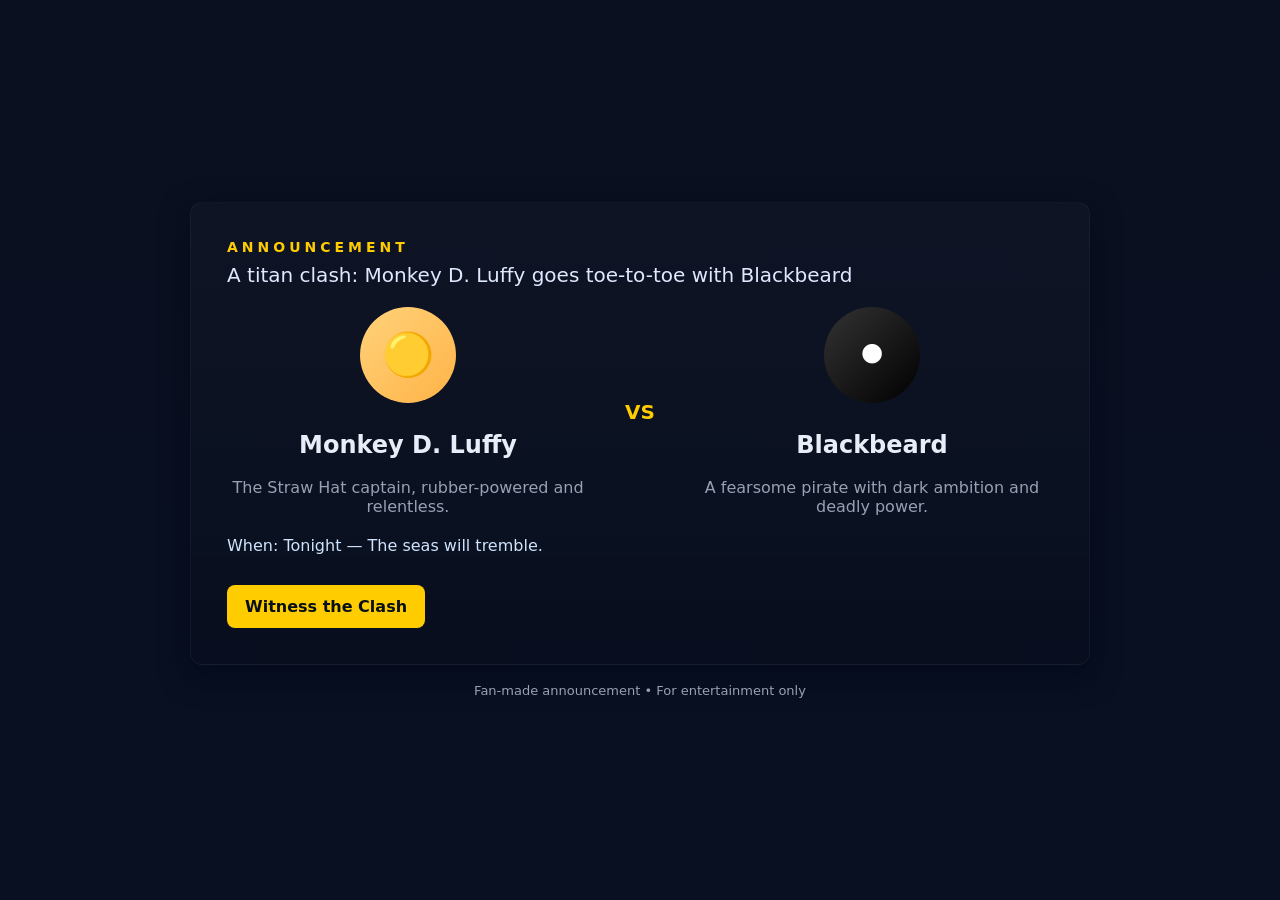
==== announcement.html @ 26ec322a "So i created a "poster" of Monkey D luffy vs black beard" ====
<!doctype html>
<html lang="en">
  <head>
    <meta charset="utf-8" />
    <meta name="viewport" content="width=device-width,initial-scale=1" />
    <title>Luffy vs Blackbeard — Showdown</title>
    <link rel="stylesheet" href="styles.css">
  </head>
  <body>
    <main class="hero">
      <div class="card">
        <h1 class="title">ANNOUNCEMENT</h1>
        <p class="subtitle">A titan clash: Monkey D. Luffy goes toe-to-toe with Blackbeard</p>
        <div class="match">
          <div class="fighter">
            <div class="avatar luffy">🟡</div>
            <h2>Monkey D. Luffy</h2>
            <p class="desc">The Straw Hat captain, rubber-powered and relentless.</p>
          </div>
          <div class="vs">VS</div>
          <div class="fighter">
            <div class="avatar blackbeard">⚫</div>
            <h2>Blackbeard</h2>
            <p class="desc">A fearsome pirate with dark ambition and deadly power.</p>
          </div>
        </div>
        <p class="when">When: Tonight — The seas will tremble.</p>
        <a class="cta" href="#">Witness the Clash</a>
      </div>
      <footer class="note">Fan-made announcement • For entertainment only</footer>
    </main>
  </body>
</html>
---- styles.css ----
:root{
  --bg:#0b1020;
  --card:#0f1724;
  --accent:#ffcc00;
  --muted:#98a0b3;
}
*{box-sizing:border-box}
body{margin:0;font-family:Inter,ui-sans-serif,system-ui,Segoe UI,Roboto,-apple-system,Helvetica,Arial,sans-serif;background:linear-gradient(180deg,var(--bg),#081022);color:#e8eef8;min-height:100vh;display:flex;align-items:center;justify-content:center;padding:32px}
.hero{width:100%;max-width:900px}
.card{background:linear-gradient(180deg,rgba(255,255,255,0.02),rgba(0,0,0,0.08));border:1px solid rgba(255,255,255,0.04);padding:36px;border-radius:12px;box-shadow:0 10px 30px rgba(2,6,23,0.6);}
.title{letter-spacing:4px;color:var(--accent);margin:0 0 8px;font-size:14px}
.subtitle{margin:0 0 20px;font-size:20px;color:#dfe8ff}
.match{display:flex;align-items:center;gap:18px}
.fighter{flex:1;text-align:center}
.avatar{width:96px;height:96px;border-radius:50%;display:inline-grid;place-items:center;font-size:42px;margin-bottom:8px}
.avatar.luffy{background:linear-gradient(135deg,#ffd27a,#ffb347);color:#1a1200}
.avatar.blackbeard{background:linear-gradient(135deg,#333,#000);color:#fff}
.vs{font-weight:700;color:var(--accent);font-size:20px}
.desc{margin:6px 0 0;color:var(--muted)}
.when{margin-top:20px;color:#cfe3ff}
.cta{display:inline-block;margin-top:14px;padding:12px 18px;background:var(--accent);color:#071018;border-radius:8px;text-decoration:none;font-weight:600}
.note{margin-top:18px;text-align:center;color:var(--muted);font-size:13px}

@media(min-width:720px){.match{gap:36px}}
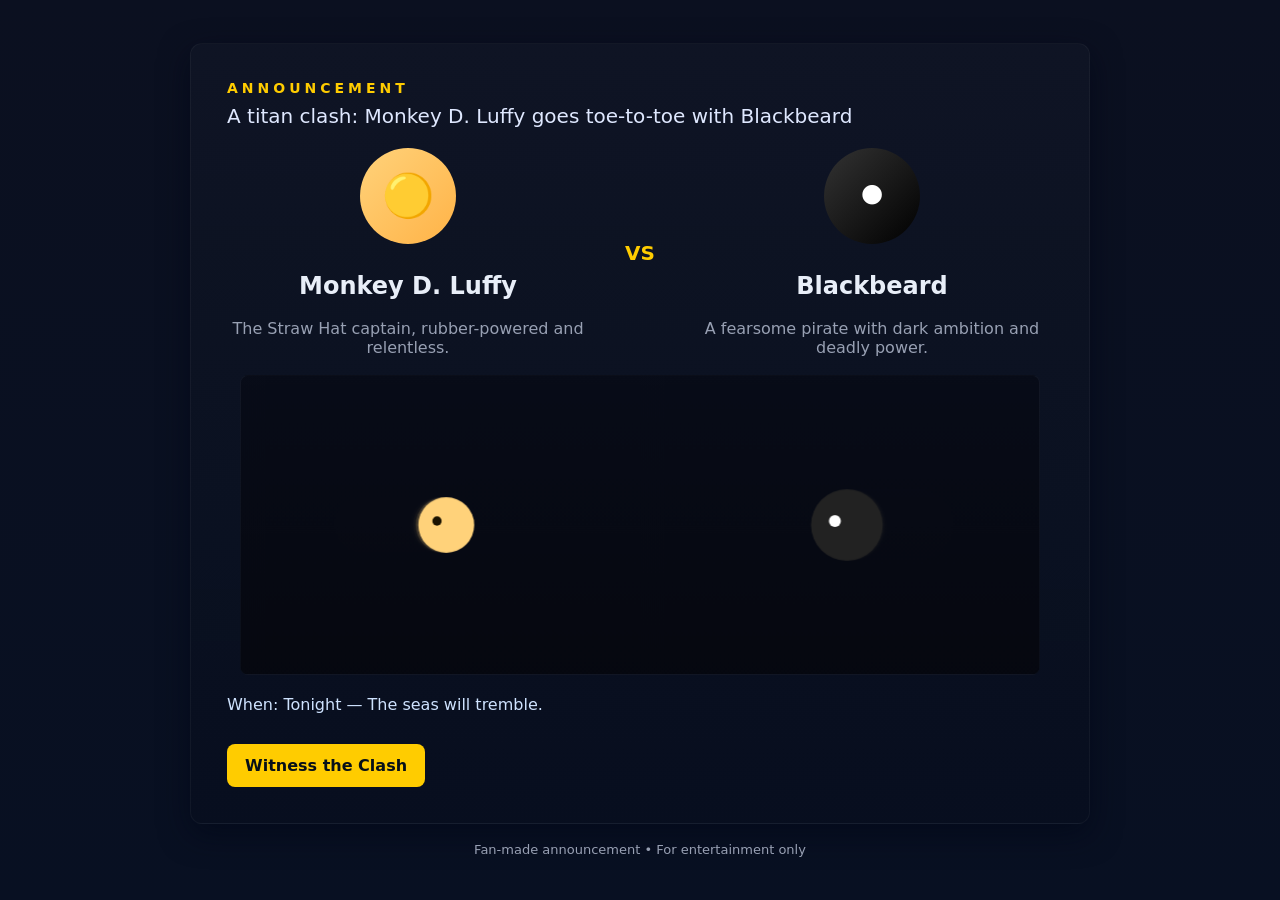
==== commit a5061238: "changes So now I made them aniamted and had them move and clash with one anotehr" ====
--- a/announcement.html
+++ b/announcement.html
@@ -24,10 +24,16 @@
             <p class="desc">A fearsome pirate with dark ambition and deadly power.</p>
           </div>
         </div>
+
+        <div class="battle-area">
+          <canvas id="battleCanvas" width="800" height="300" aria-label="Luffy and Blackbeard clash animation"></canvas>
+        </div>
+
         <p class="when">When: Tonight — The seas will tremble.</p>
         <a class="cta" href="#">Witness the Clash</a>
       </div>
       <footer class="note">Fan-made announcement • For entertainment only</footer>
     </main>
+    <script src="battle.js"></script>
   </body>
 </html>
--- a/styles.css
+++ b/styles.css
@@ -22,3 +22,11 @@
 .note{margin-top:18px;text-align:center;color:var(--muted);font-size:13px}
 
 @media(min-width:720px){.match{gap:36px}}
+
+/* Battle canvas */
+.battle-area{margin-top:18px;display:flex;justify-content:center}
+#battleCanvas{max-width:100%;width:100%;height:auto;border-radius:8px;border:1px solid rgba(255,255,255,0.03);background:linear-gradient(180deg,rgba(10,14,26,0.6),rgba(2,6,16,0.9));box-shadow:inset 0 2px 12px rgba(255,255,255,0.02)}
+
+/* impact flash */
+.impact-flash{animation:impactFlash 420ms ease-out}
+@keyframes impactFlash{0%{box-shadow:0 0 0 rgba(255,204,0,0.0)}40%{box-shadow:0 0 40px rgba(255,204,0,0.45)}100%{box-shadow:0 0 0 rgba(255,204,0,0.0)}}
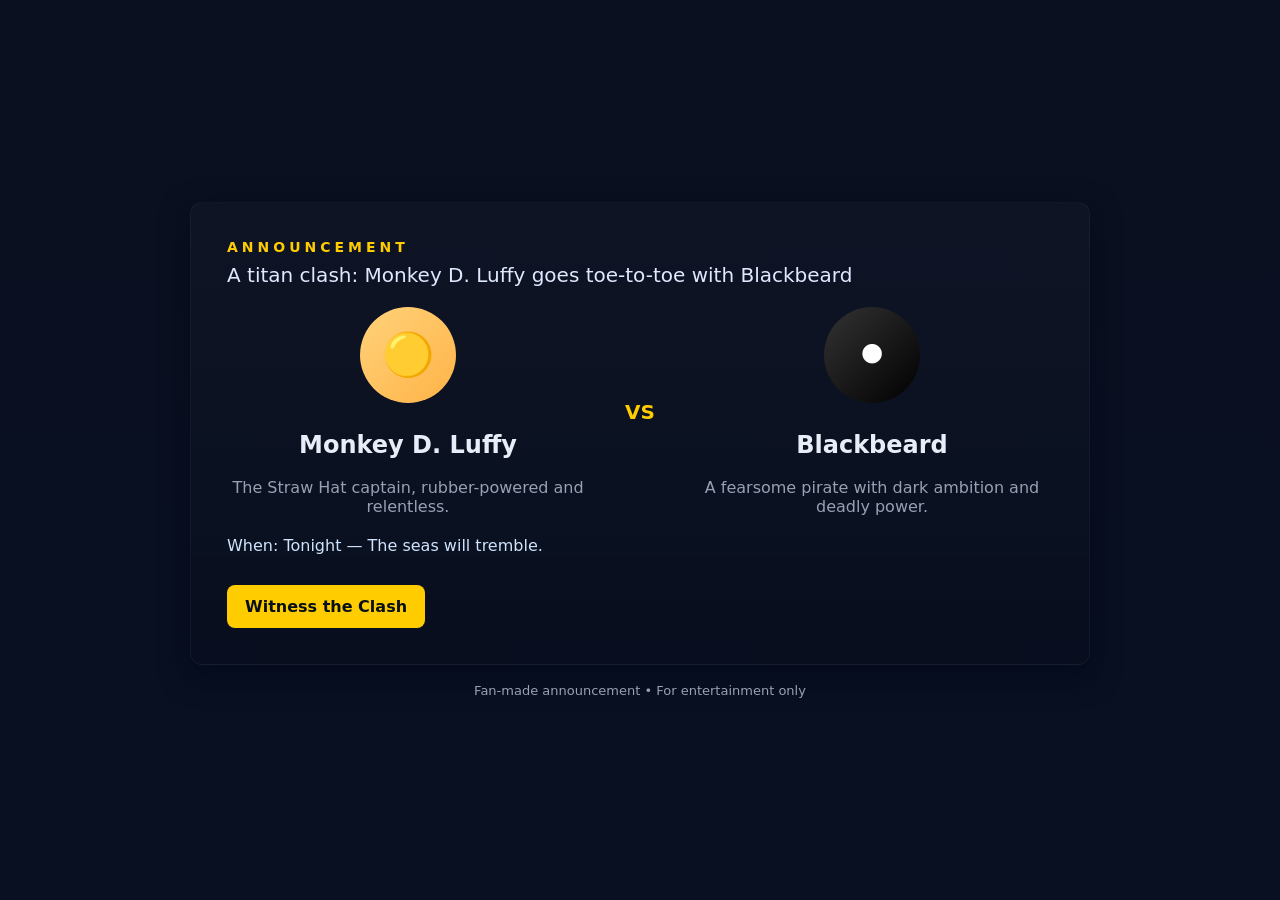
==== commit 58008ba0: "Added AI-generated index.html" ====
--- a/announcement.html
+++ b/announcement.html
@@ -24,16 +24,11 @@
             <p class="desc">A fearsome pirate with dark ambition and deadly power.</p>
           </div>
         </div>
-
-        <div class="battle-area">
-          <canvas id="battleCanvas" width="800" height="300" aria-label="Luffy and Blackbeard clash animation"></canvas>
-        </div>
-
         <p class="when">When: Tonight — The seas will tremble.</p>
         <a class="cta" href="#">Witness the Clash</a>
       </div>
       <footer class="note">Fan-made announcement • For entertainment only</footer>
     </main>
-    <script src="battle.js"></script>
+    
   </body>
 </html>
--- a/styles.css
+++ b/styles.css
@@ -23,10 +23,8 @@
 
 @media(min-width:720px){.match{gap:36px}}
 
-/* Battle canvas */
+/* battle canvas styles */
 .battle-area{margin-top:18px;display:flex;justify-content:center}
-#battleCanvas{max-width:100%;width:100%;height:auto;border-radius:8px;border:1px solid rgba(255,255,255,0.03);background:linear-gradient(180deg,rgba(10,14,26,0.6),rgba(2,6,16,0.9));box-shadow:inset 0 2px 12px rgba(255,255,255,0.02)}
+#battleCanvas{width:100%;max-width:800px;height:auto;border-radius:8px;border:1px solid rgba(255,255,255,0.03);background:linear-gradient(180deg,rgba(6,8,20,0.6),rgba(4,6,12,0.9));}
 
-/* impact flash */
-.impact-flash{animation:impactFlash 420ms ease-out}
-@keyframes impactFlash{0%{box-shadow:0 0 0 rgba(255,204,0,0.0)}40%{box-shadow:0 0 40px rgba(255,204,0,0.45)}100%{box-shadow:0 0 0 rgba(255,204,0,0.0)}}
+
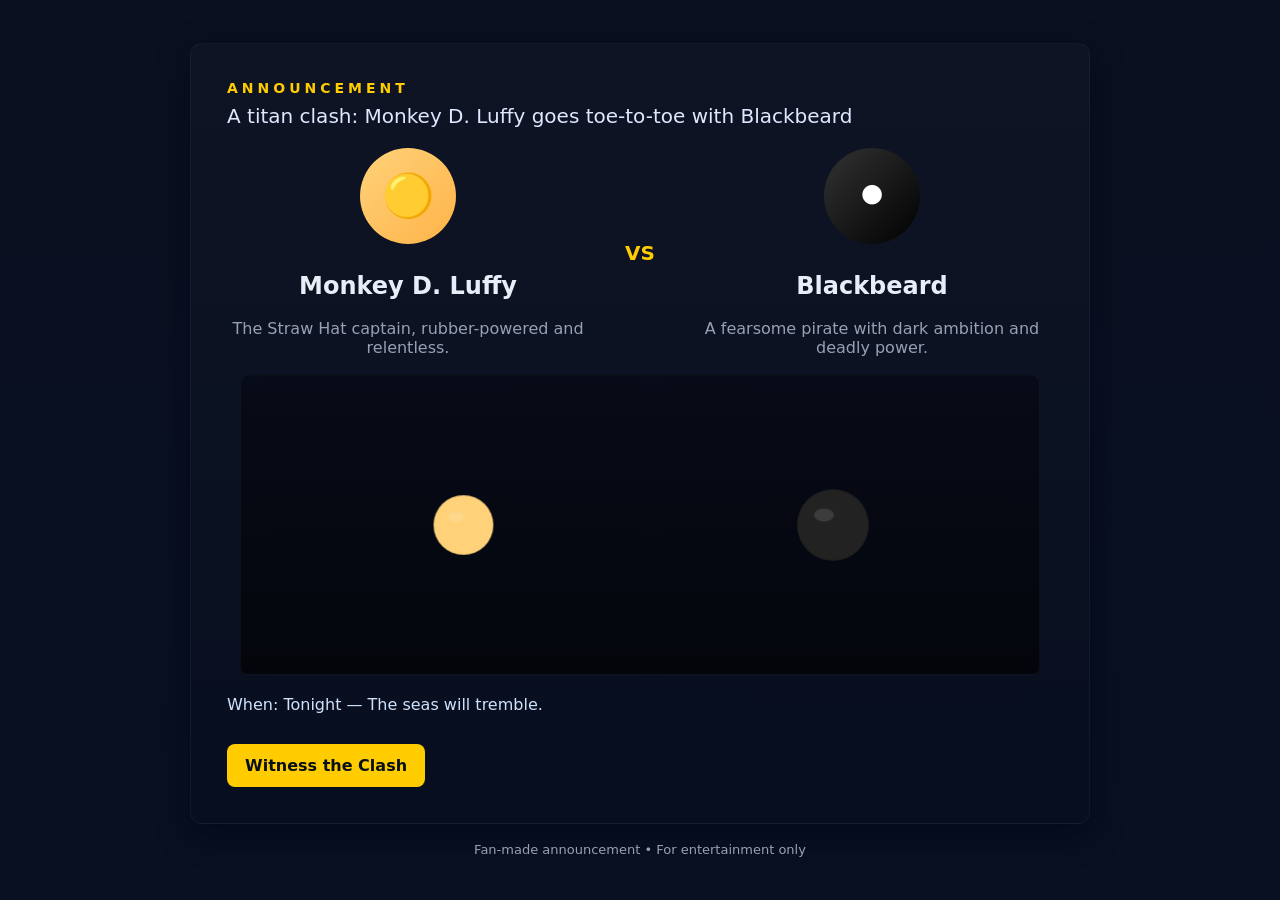
==== commit 18832f2c: "Update announcement.html Now its working I want to start making more and more clashes instead of one" ====
--- a/announcement.html
+++ b/announcement.html
@@ -24,11 +24,16 @@
             <p class="desc">A fearsome pirate with dark ambition and deadly power.</p>
           </div>
         </div>
+
+        <div class="battle-area">
+          <canvas id="battleCanvas" width="800" height="300" aria-label="Luffy and Blackbeard clash animation"></canvas>
+        </div>
+
         <p class="when">When: Tonight — The seas will tremble.</p>
         <a class="cta" href="#">Witness the Clash</a>
       </div>
       <footer class="note">Fan-made announcement • For entertainment only</footer>
     </main>
-    
+    <script src="battle.js"></script>
   </body>
 </html>
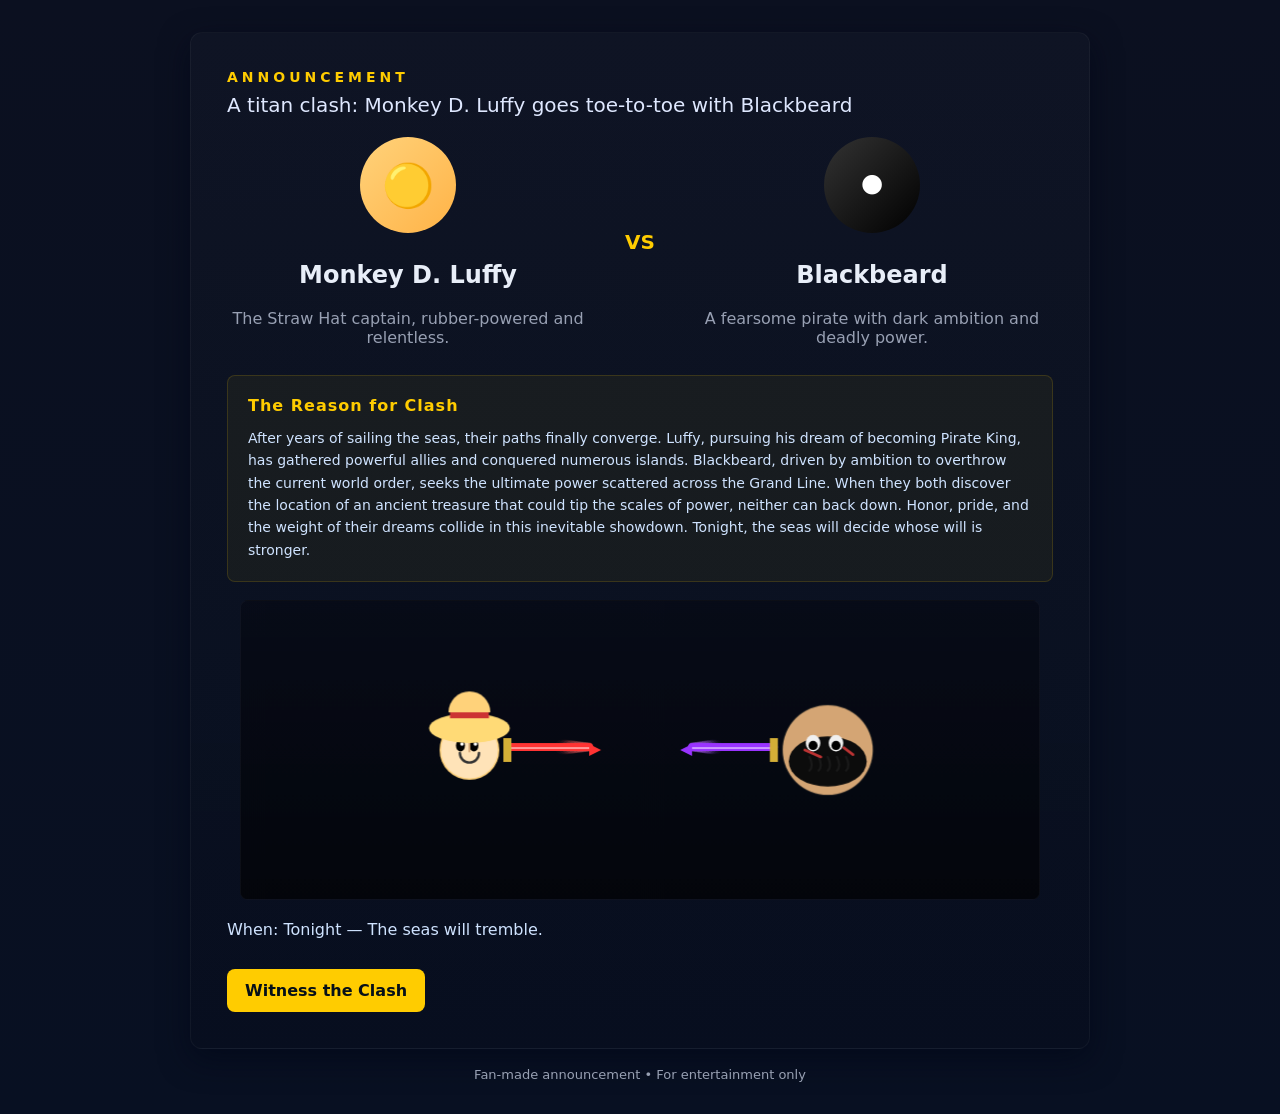
==== commit a11018be: "Enhance battle visuals: larger Blackbeard, hat position, trails, freeze on impact, scenario" ====
--- a/announcement.html
+++ b/announcement.html
@@ -25,12 +25,17 @@
           </div>
         </div>
 
+        <div class="scenario">
+          <h3>The Reason for Clash</h3>
+          <p>After years of sailing the seas, their paths finally converge. Luffy, pursuing his dream of becoming Pirate King, has gathered powerful allies and conquered numerous islands. Blackbeard, driven by ambition to overthrow the current world order, seeks the ultimate power scattered across the Grand Line. When they both discover the location of an ancient treasure that could tip the scales of power, neither can back down. Honor, pride, and the weight of their dreams collide in this inevitable showdown. Tonight, the seas will decide whose will is stronger.</p>
+        </div>
+
         <div class="battle-area">
           <canvas id="battleCanvas" width="800" height="300" aria-label="Luffy and Blackbeard clash animation"></canvas>
         </div>
 
         <p class="when">When: Tonight — The seas will tremble.</p>
-        <a class="cta" href="#">Witness the Clash</a>
+        <a class="cta" href="#" onclick="window.startBattle(); return false;">Witness the Clash</a>
       </div>
       <footer class="note">Fan-made announcement • For entertainment only</footer>
     </main>
--- a/styles.css
+++ b/styles.css
@@ -20,6 +20,9 @@
 .when{margin-top:20px;color:#cfe3ff}
 .cta{display:inline-block;margin-top:14px;padding:12px 18px;background:var(--accent);color:#071018;border-radius:8px;text-decoration:none;font-weight:600}
 .note{margin-top:18px;text-align:center;color:var(--muted);font-size:13px}
+.scenario{margin-top:28px;padding:20px;background:rgba(255,204,0,0.05);border:1px solid rgba(255,204,0,0.15);border-radius:8px;color:#dfe8ff}
+.scenario h3{margin:0 0 12px;color:var(--accent);font-size:16px;letter-spacing:1px}
+.scenario p{margin:0;line-height:1.6;color:#cfe3ff;font-size:14px}
 
 @media(min-width:720px){.match{gap:36px}}
 
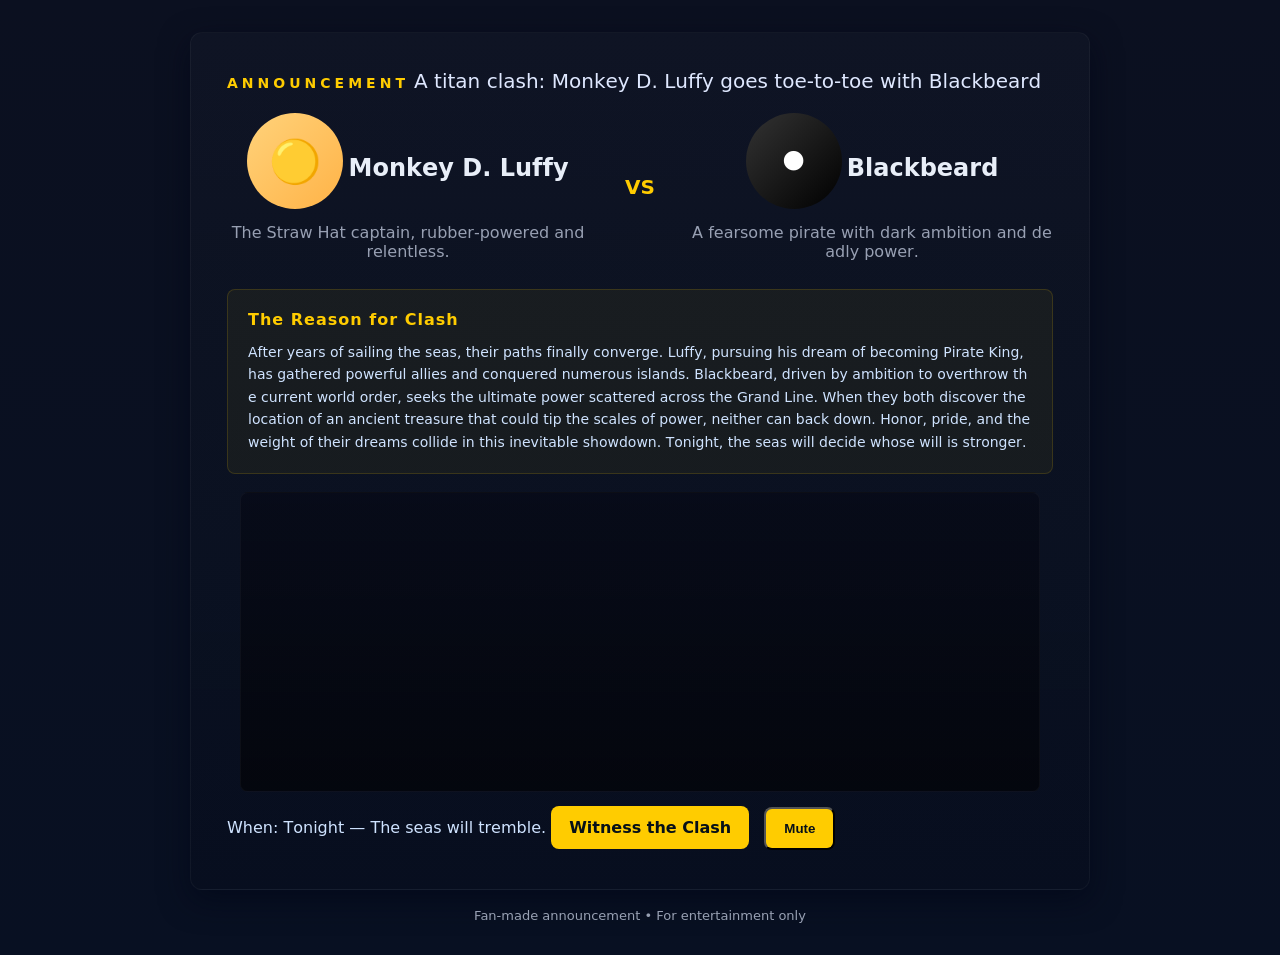
==== commit 972584a7: "Add sword physics, audio yells, and animated text" ====
--- a/announcement.html
+++ b/announcement.html
@@ -9,36 +9,60 @@
   <body>
     <main class="hero">
       <div class="card">
-        <h1 class="title">ANNOUNCEMENT</h1>
-        <p class="subtitle">A titan clash: Monkey D. Luffy goes toe-to-toe with Blackbeard</p>
+        <h1 class="title hover-letters">ANNOUNCEMENT</h1>
+        <p class="subtitle hover-letters">A titan clash: Monkey D. Luffy goes toe-to-toe with Blackbeard</p>
         <div class="match">
           <div class="fighter">
             <div class="avatar luffy">🟡</div>
-            <h2>Monkey D. Luffy</h2>
-            <p class="desc">The Straw Hat captain, rubber-powered and relentless.</p>
+            <h2 class="hover-letters">Monkey D. Luffy</h2>
+            <p class="desc hover-letters">The Straw Hat captain, rubber-powered and relentless.</p>
           </div>
           <div class="vs">VS</div>
           <div class="fighter">
             <div class="avatar blackbeard">⚫</div>
-            <h2>Blackbeard</h2>
-            <p class="desc">A fearsome pirate with dark ambition and deadly power.</p>
+            <h2 class="hover-letters">Blackbeard</h2>
+            <p class="desc hover-letters">A fearsome pirate with dark ambition and deadly power.</p>
           </div>
         </div>
 
         <div class="scenario">
-          <h3>The Reason for Clash</h3>
-          <p>After years of sailing the seas, their paths finally converge. Luffy, pursuing his dream of becoming Pirate King, has gathered powerful allies and conquered numerous islands. Blackbeard, driven by ambition to overthrow the current world order, seeks the ultimate power scattered across the Grand Line. When they both discover the location of an ancient treasure that could tip the scales of power, neither can back down. Honor, pride, and the weight of their dreams collide in this inevitable showdown. Tonight, the seas will decide whose will is stronger.</p>
+          <h3 class="hover-letters">The Reason for Clash</h3>
+          <p class="hover-letters">After years of sailing the seas, their paths finally converge. Luffy, pursuing his dream of becoming Pirate King, has gathered powerful allies and conquered numerous islands. Blackbeard, driven by ambition to overthrow the current world order, seeks the ultimate power scattered across the Grand Line. When they both discover the location of an ancient treasure that could tip the scales of power, neither can back down. Honor, pride, and the weight of their dreams collide in this inevitable showdown. Tonight, the seas will decide whose will is stronger.</p>
         </div>
 
         <div class="battle-area">
           <canvas id="battleCanvas" width="800" height="300" aria-label="Luffy and Blackbeard clash animation"></canvas>
         </div>
 
-        <p class="when">When: Tonight — The seas will tremble.</p>
-        <a class="cta" href="#" onclick="window.startBattle(); return false;">Witness the Clash</a>
+        <p class="when hover-letters">When: Tonight — The seas will tremble.</p>
+        <a class="cta" href="#">Witness the Clash</a>
+        <button id="muteButton" class="cta" style="margin-left: 10px;">Mute</button>
       </div>
       <footer class="note">Fan-made announcement • For entertainment only</footer>
     </main>
     <script src="battle.js"></script>
+    <script>
+      // Wraps each character in .hover-letters elements with a span for per-letter hover effects
+      document.addEventListener('DOMContentLoaded', () => {
+        const wrapLetters = (el) => {
+          const text = el.textContent;
+          const frag = document.createDocumentFragment();
+          for (const ch of text) {
+            if (ch === ' ') {
+              frag.appendChild(document.createTextNode(' '));
+              continue;
+            }
+            const span = document.createElement('span');
+            span.className = 'letter-span';
+            span.textContent = ch;
+            frag.appendChild(span);
+          }
+          el.textContent = '';
+          el.appendChild(frag);
+        };
+
+        document.querySelectorAll('.hover-letters').forEach(wrapLetters);
+      });
+    </script>
   </body>
 </html>
--- a/styles.css
+++ b/styles.css
@@ -30,4 +30,17 @@
 .battle-area{margin-top:18px;display:flex;justify-content:center}
 #battleCanvas{width:100%;max-width:800px;height:auto;border-radius:8px;border:1px solid rgba(255,255,255,0.03);background:linear-gradient(180deg,rgba(6,8,20,0.6),rgba(4,6,12,0.9));}
 
+/* per-letter hover animation */
+.hover-letters{display:inline-block;}
+.hover-letters .letter-span{
+  display:inline-block;
+  transition:transform 0.18s ease, color 0.18s ease, text-shadow 0.18s ease;
+  pointer-events:auto;
+}
+.hover-letters .letter-span:hover{
+  transform:translateY(-4px) rotate(-2deg) scale(1.04);
+  color:var(--accent);
+  text-shadow:0 4px 14px rgba(255,204,0,0.45);
+}
 
+
